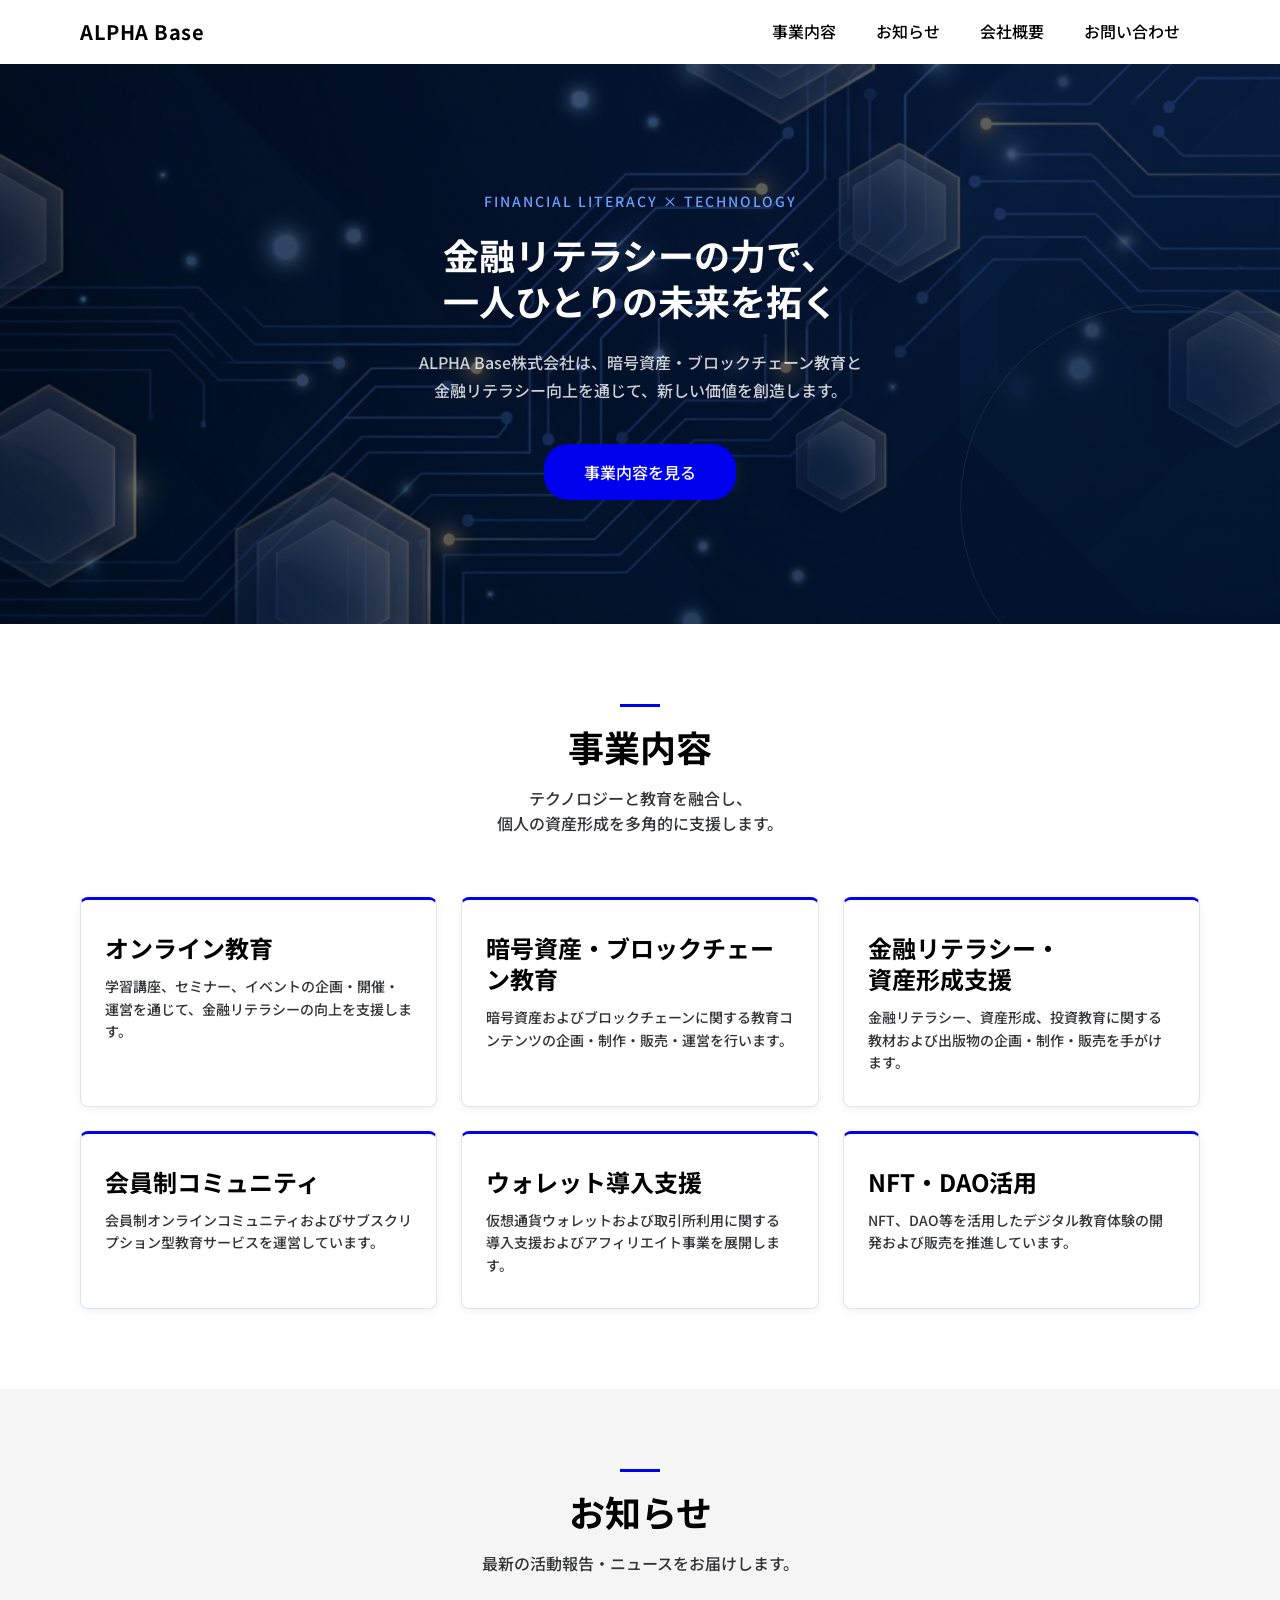
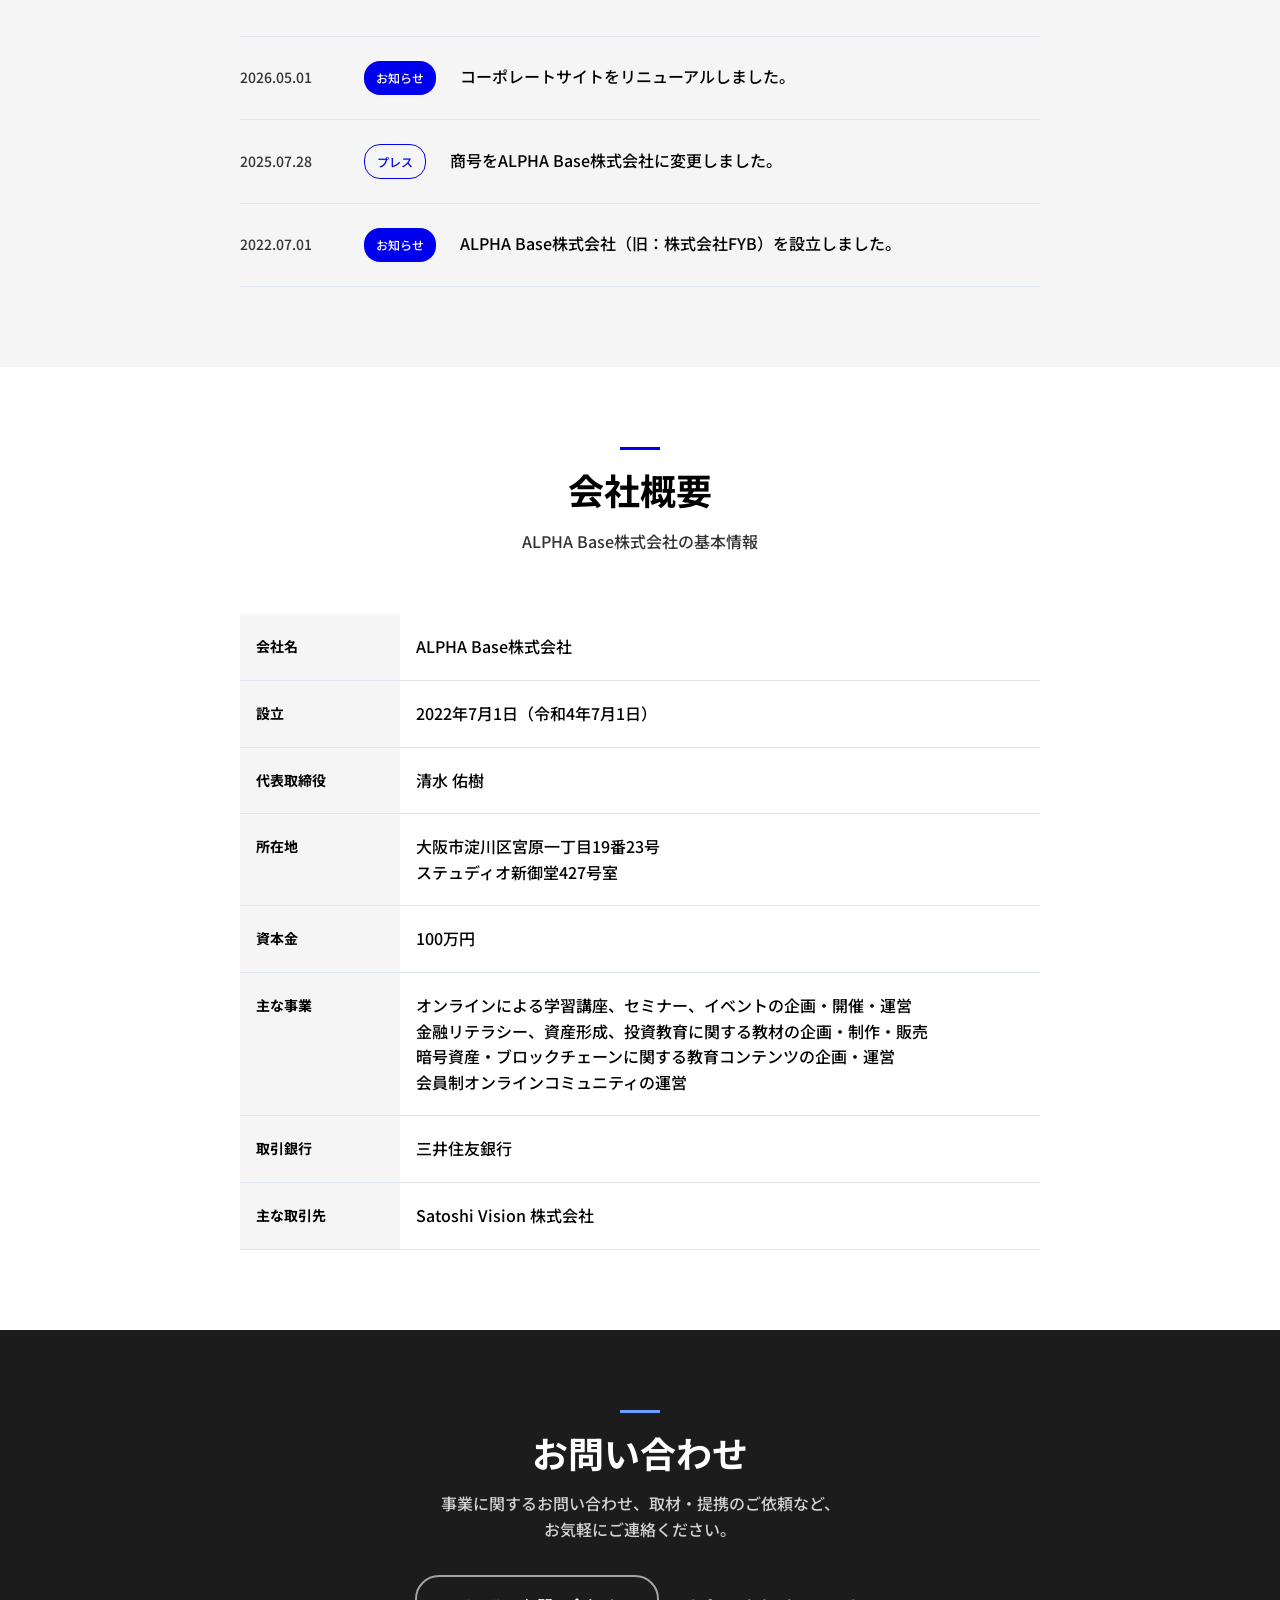
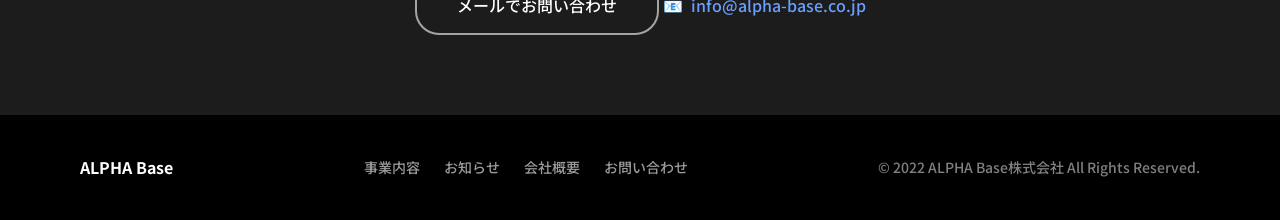
==== index.html @ 8b4a7cbf "ALPHA Base corporate site v1" ====
<!DOCTYPE html>
<html lang="ja">
<head>
  <meta charset="UTF-8">
  <meta name="viewport" content="width=device-width, initial-scale=1.0">
  <title>ALPHA Base株式会社 | 金融リテラシー教育で新しい価値を創造する</title>
  <meta name="description" content="ALPHA Base株式会社は、暗号資産・ブロックチェーン教育、金融リテラシー向上を通じて、個人の資産形成を支援する企業です。">
  <meta name="keywords" content="ALPHA Base, 金融リテラシー, 暗号資産, ブロックチェーン, 教育, 資産形成">
  <link rel="stylesheet" href="index.css">
  <!-- Favicon -->
  <link rel="icon" type="image/svg+xml" href="data:image/svg+xml,<svg xmlns='http://www.w3.org/2000/svg' viewBox='0 0 32 32'><rect width='32' height='32' rx='4' fill='%231C1C1C'/><text x='50%25' y='55%25' dominant-baseline='middle' text-anchor='middle' font-size='18' font-weight='700' fill='%230000EE'>A</text></svg>">
</head>
<body>

  <!-- ========== ヘッダー ========== -->
  <header class="site-header" id="site-header">
    <div class="container">
      <a href="#" class="site-logo" id="logo">ALPHA Base</a>
      <nav>
        <div class="nav-links" id="nav-links">
          <a href="#services" id="nav-services">事業内容</a>
          <a href="#news" id="nav-news">お知らせ</a>
          <a href="#company" id="nav-company">会社概要</a>
          <a href="#contact" id="nav-contact">お問い合わせ</a>
        </div>
      </nav>
      <button class="hamburger" id="hamburger" aria-label="メニューを開く" aria-expanded="false">
        <span></span>
        <span></span>
        <span></span>
      </button>
    </div>
  </header>

  <!-- ========== ヒーロー ========== -->
  <section class="hero" id="hero">
    <div class="hero-content">
      <span class="hero-tagline">Financial Literacy × Technology</span>
      <h1>金融リテラシーの力で、<br>一人ひとりの未来を拓く</h1>
      <p class="hero-subtitle">
        ALPHA Base株式会社は、暗号資産・ブロックチェーン教育と<br class="sp-hide">
        金融リテラシー向上を通じて、新しい価値を創造します。
      </p>
      <a href="#services" class="btn btn-primary" id="hero-cta">事業内容を見る</a>
    </div>
  </section>

  <!-- ========== 事業内容 ========== -->
  <section class="section" id="services">
    <div class="container">
      <div class="section-divider"></div>
      <h2 class="section-title">事業内容</h2>
      <p class="section-subtitle">テクノロジーと教育を融合し、<br class="sp-hide">個人の資産形成を多角的に支援します。</p>

      <div class="services-grid">
        <!-- サービス1 -->
        <div class="service-card fade-in-up" id="service-education">
          <h3>オンライン教育</h3>
          <p>学習講座、セミナー、イベントの企画・開催・運営を通じて、金融リテラシーの向上を支援します。</p>
        </div>

        <!-- サービス2 -->
        <div class="service-card fade-in-up stagger-1" id="service-crypto">
          <h3>暗号資産・ブロックチェーン教育</h3>
          <p>暗号資産およびブロックチェーンに関する教育コンテンツの企画・制作・販売・運営を行います。</p>
        </div>

        <!-- サービス3 -->
        <div class="service-card fade-in-up stagger-2" id="service-investment">
          <h3>金融リテラシー・<br>資産形成支援</h3>
          <p>金融リテラシー、資産形成、投資教育に関する教材および出版物の企画・制作・販売を手がけます。</p>
        </div>

        <!-- サービス4 -->
        <div class="service-card fade-in-up stagger-1" id="service-community">
          <h3>会員制コミュニティ</h3>
          <p>会員制オンラインコミュニティおよびサブスクリプション型教育サービスを運営しています。</p>
        </div>

        <!-- サービス5 -->
        <div class="service-card fade-in-up stagger-2" id="service-wallet">
          <h3>ウォレット導入支援</h3>
          <p>仮想通貨ウォレットおよび取引所利用に関する導入支援およびアフィリエイト事業を展開します。</p>
        </div>

        <!-- サービス6 -->
        <div class="service-card fade-in-up stagger-3" id="service-nft">
          <h3>NFT・DAO活用</h3>
          <p>NFT、DAO等を活用したデジタル教育体験の開発および販売を推進しています。</p>
        </div>
      </div>
    </div>
  </section>

  <!-- ========== お知らせ ========== -->
  <section class="section section-alt" id="news">
    <div class="container">
      <div class="section-divider"></div>
      <h2 class="section-title">お知らせ</h2>
      <p class="section-subtitle">最新の活動報告・ニュースをお届けします。</p>

      <div class="news-list">
        <div class="news-item fade-in-up" id="news-1">
          <span class="news-date">2026.05.01</span>
          <div class="news-meta">
            <span class="news-badge">お知らせ</span>
          </div>
          <span class="news-title">コーポレートサイトをリニューアルしました。</span>
        </div>

        <div class="news-item fade-in-up stagger-1" id="news-2">
          <span class="news-date">2025.07.28</span>
          <div class="news-meta">
            <span class="news-badge badge-outline">プレス</span>
          </div>
          <span class="news-title">商号をALPHA Base株式会社に変更しました。</span>
        </div>

        <div class="news-item fade-in-up stagger-2" id="news-3">
          <span class="news-date">2022.07.01</span>
          <div class="news-meta">
            <span class="news-badge">お知らせ</span>
          </div>
          <span class="news-title">ALPHA Base株式会社（旧：株式会社FYB）を設立しました。</span>
        </div>
      </div>
    </div>
  </section>

  <!-- ========== 会社概要 ========== -->
  <section class="section" id="company">
    <div class="container">
      <div class="section-divider"></div>
      <h2 class="section-title">会社概要</h2>
      <p class="section-subtitle">ALPHA Base株式会社の基本情報</p>

      <div class="company-info fade-in-up">
        <table class="company-table" id="company-table">
          <tbody>
            <tr>
              <th>会社名</th>
              <td>ALPHA Base株式会社</td>
            </tr>
            <tr>
              <th>設立</th>
              <td>2022年7月1日（令和4年7月1日）</td>
            </tr>
            <tr>
              <th>代表取締役</th>
              <td>清水 佑樹</td>
            </tr>
            <tr>
              <th>所在地</th>
              <td>大阪市淀川区宮原一丁目19番23号<br>ステュディオ新御堂427号室</td>
            </tr>
            <tr>
              <th>資本金</th>
              <td>100万円</td>
            </tr>
            <tr>
              <th>主な事業</th>
              <td>
                オンラインによる学習講座、セミナー、イベントの企画・開催・運営<br>
                金融リテラシー、資産形成、投資教育に関する教材の企画・制作・販売<br>
                暗号資産・ブロックチェーンに関する教育コンテンツの企画・運営<br>
                会員制オンラインコミュニティの運営
              </td>
            </tr>
            <tr>
              <th>取引銀行</th>
              <td>三井住友銀行</td>
            </tr>
            <tr>
              <th>主な取引先</th>
              <td>Satoshi Vision 株式会社</td>
            </tr>
          </tbody>
        </table>
      </div>
    </div>
  </section>

  <!-- ========== お問い合わせ ========== -->
  <section class="section section-dark" id="contact">
    <div class="container">
      <div class="section-divider"></div>
      <h2 class="section-title">お問い合わせ</h2>
      <div class="contact-content fade-in-up">
        <p>
          事業に関するお問い合わせ、取材・提携のご依頼など、<br class="sp-hide">
          お気軽にご連絡ください。
        </p>
        <a href="mailto:info@alpha-base.co.jp" class="btn btn-ghost" id="contact-cta">
          メールでお問い合わせ
        </a>
        <div class="contact-email mt-16">
          📧 <a href="mailto:info@alpha-base.co.jp">info@alpha-base.co.jp</a>
        </div>
      </div>
    </div>
  </section>

  <!-- ========== フッター ========== -->
  <footer class="site-footer" id="footer">
    <div class="container">
      <div class="footer-content">
        <span class="footer-logo">ALPHA Base</span>
        <div class="footer-links">
          <a href="#services">事業内容</a>
          <a href="#news">お知らせ</a>
          <a href="#company">会社概要</a>
          <a href="#contact">お問い合わせ</a>
        </div>
        <span class="footer-copy">&copy; 2022 ALPHA Base株式会社 All Rights Reserved.</span>
      </div>
    </div>
  </footer>

  <!-- ========== JavaScript ========== -->
  <script>
    // ヘッダースクロール時のシャドウ
    const header = document.getElementById('site-header');
    window.addEventListener('scroll', () => {
      if (window.scrollY > 10) {
        header.classList.add('scrolled');
      } else {
        header.classList.remove('scrolled');
      }
    });

    // ハンバーガーメニュー
    const hamburger = document.getElementById('hamburger');
    const navLinks = document.getElementById('nav-links');

    hamburger.addEventListener('click', () => {
      const isOpen = hamburger.classList.toggle('open');
      navLinks.classList.toggle('open');
      hamburger.setAttribute('aria-expanded', isOpen);
    });

    // ナビリンククリックでメニューを閉じる
    navLinks.querySelectorAll('a').forEach(link => {
      link.addEventListener('click', () => {
        hamburger.classList.remove('open');
        navLinks.classList.remove('open');
        hamburger.setAttribute('aria-expanded', 'false');
      });
    });

    // スムーズスクロール（ヘッダー高さ分オフセット）
    document.querySelectorAll('a[href^="#"]').forEach(anchor => {
      anchor.addEventListener('click', function (e) {
        e.preventDefault();
        const target = document.querySelector(this.getAttribute('href'));
        if (target) {
          const offset = 64; // ヘッダー高さ
          const top = target.getBoundingClientRect().top + window.scrollY - offset;
          window.scrollTo({ top, behavior: 'smooth' });
        }
      });
    });

    // スクロールアニメーション（Intersection Observer）
    const observerOptions = {
      root: null,
      rootMargin: '0px 0px -60px 0px',
      threshold: 0.1
    };

    const observer = new IntersectionObserver((entries) => {
      entries.forEach(entry => {
        if (entry.isIntersecting) {
          entry.target.classList.add('visible');
          observer.unobserve(entry.target);
        }
      });
    }, observerOptions);

    document.querySelectorAll('.fade-in-up').forEach(el => {
      observer.observe(el);
    });

    // アクティブナビゲーションのハイライト
    const sections = document.querySelectorAll('section[id]');
    const navItems = document.querySelectorAll('.nav-links a');

    window.addEventListener('scroll', () => {
      let current = '';
      sections.forEach(section => {
        const sectionTop = section.offsetTop - 100;
        if (window.scrollY >= sectionTop) {
          current = section.getAttribute('id');
        }
      });

      navItems.forEach(item => {
        item.classList.remove('active');
        if (item.getAttribute('href') === '#' + current) {
          item.classList.add('active');
        }
      });
    });
  </script>

</body>
</html>
---- index.css ----
/* ============================================================
   ALPHA Base株式会社 コーポレートサイト
   Design System: Biznew DESIGN.md 準拠
   ============================================================ */

/* --- Google Fonts --- */
@import url('https://fonts.googleapis.com/css2?family=Noto+Sans+JP:wght@400;500;700&display=swap');

/* --- CSS Custom Properties (DESIGN.md Token) --- */
:root {
  /* Primary */
  --color-primary: #0000EE;
  --color-primary-hover: #0000CC;
  --color-primary-active: #0000AA;
  --color-navy: #002129;

  /* Neutral */
  --color-black: #000000;
  --color-white: #FFFFFF;
  --color-dark-gray: #323335;
  --color-medium-gray: #4E5056;
  --color-light-gray: #545454;

  /* Surface & Borders */
  --color-off-white: #E6E7F0;
  --color-border: #DEE4EC;
  --color-near-black: #1C1C1C;
  --color-section-alt: #F5F5F5;

  /* Typography */
  --font-primary: 'Noto Sans JP', -apple-system, BlinkMacSystemFont, "Segoe UI", sans-serif;
  --font-secondary: Arial, sans-serif;

  /* Shadows */
  --shadow-l1: 0px 2px 8px rgba(0, 0, 0, 0.06);
  --shadow-l2: 0px 4px 12px rgba(0, 0, 0, 0.10);
  --shadow-l3: 0px 10px 40px rgba(0, 0, 0, 0.16);
  --shadow-focus: 0px 0px 0px 3px rgba(0, 0, 232, 0.30);

  /* Layout */
  --container-max: 1200px;
  --gutter-desktop: 40px;
  --gutter-tablet: 20px;
  --gutter-mobile: 16px;
}

/* --- Reset & Base --- */
*, *::before, *::after {
  margin: 0;
  padding: 0;
  box-sizing: border-box;
}

html {
  scroll-behavior: smooth;
  -webkit-font-smoothing: antialiased;
  -moz-osx-font-smoothing: grayscale;
}

body {
  font-family: var(--font-primary);
  font-size: 16px;
  font-weight: 500;
  line-height: 25.6px;
  color: var(--color-black);
  background-color: var(--color-white);
}

a {
  color: var(--color-primary);
  text-decoration: none;
  transition: color 0.2s ease;
}

a:hover {
  color: var(--color-primary-hover);
}

a:focus-visible {
  outline: none;
  box-shadow: var(--shadow-focus);
  border-radius: 4px;
}

img {
  max-width: 100%;
  height: auto;
  display: block;
}

ul, ol {
  list-style: none;
}

/* --- Container --- */
.container {
  max-width: var(--container-max);
  margin: 0 auto;
  padding: 0 var(--gutter-desktop);
}

/* --- Header / Navigation --- */
.site-header {
  position: fixed;
  top: 0;
  left: 0;
  width: 100%;
  height: 64px;
  background: var(--color-white);
  z-index: 1000;
  transition: box-shadow 0.3s ease, background 0.3s ease;
}

.site-header.scrolled {
  box-shadow: var(--shadow-l1);
}

.site-header .container {
  display: flex;
  align-items: center;
  justify-content: space-between;
  height: 100%;
}

.site-logo {
  font-size: 20px;
  font-weight: 700;
  color: var(--color-black);
  letter-spacing: 0.5px;
  text-decoration: none;
  white-space: nowrap;
}

.site-logo:hover {
  color: var(--color-black);
}

.nav-links {
  display: flex;
  align-items: center;
  gap: 0;
}

.nav-links a {
  padding: 20px 20px;
  color: var(--color-black);
  font-size: 16px;
  font-weight: 500;
  line-height: 40px;
  border-bottom: 3px solid transparent;
  text-decoration: none;
  transition: color 0.2s ease, border-color 0.2s ease;
}

.nav-links a:hover,
.nav-links a.active {
  color: var(--color-primary);
  border-bottom-color: var(--color-primary);
}

/* ハンバーガーメニュー */
.hamburger {
  display: none;
  flex-direction: column;
  gap: 5px;
  cursor: pointer;
  padding: 8px;
  background: none;
  border: none;
  z-index: 1001;
}

.hamburger span {
  display: block;
  width: 24px;
  height: 2px;
  background: var(--color-black);
  transition: transform 0.3s ease, opacity 0.3s ease;
}

.hamburger.open span:nth-child(1) {
  transform: translateY(7px) rotate(45deg);
}

.hamburger.open span:nth-child(2) {
  opacity: 0;
}

.hamburger.open span:nth-child(3) {
  transform: translateY(-7px) rotate(-45deg);
}

/* --- Hero Section --- */
.hero {
  margin-top: 64px;
  min-height: 560px;
  background: var(--color-near-black);
  background-image: url('hero-bg.png');
  background-size: cover;
  background-position: center;
  background-repeat: no-repeat;
  display: flex;
  align-items: center;
  justify-content: center;
  text-align: center;
  padding: 80px var(--gutter-desktop);
  position: relative;
  overflow: hidden;
}

.hero::before {
  content: '';
  position: absolute;
  top: 0;
  left: 0;
  width: 100%;
  height: 100%;
  background: linear-gradient(135deg, rgba(0, 2, 20, 0.55) 0%, rgba(0, 15, 40, 0.7) 100%);
  z-index: 1;
}

/* ヒーローの装飾要素 */
.hero::after {
  content: '';
  position: absolute;
  bottom: -80px;
  right: -80px;
  width: 400px;
  height: 400px;
  border: 1px solid rgba(255, 255, 255, 0.08);
  border-radius: 50%;
  z-index: 1;
}

.hero-content {
  position: relative;
  z-index: 2;
  max-width: 800px;
}

.hero h1 {
  font-size: 36px;
  font-weight: 700;
  line-height: 46.8px;
  color: var(--color-white);
  margin-bottom: 24px;
}

.hero .hero-subtitle {
  font-size: 16px;
  font-weight: 500;
  line-height: 28px;
  color: rgba(255, 255, 255, 0.8);
  margin-bottom: 40px;
}

.hero .hero-tagline {
  display: inline-block;
  font-size: 14px;
  font-weight: 500;
  color: #6B9FFF;
  letter-spacing: 2px;
  text-transform: uppercase;
  margin-bottom: 16px;
}

/* --- Buttons --- */
.btn {
  display: inline-flex;
  align-items: center;
  justify-content: center;
  padding: 16px 40px;
  border-radius: 24px;
  font-size: 16px;
  font-weight: 500;
  font-family: var(--font-primary);
  line-height: 24px;
  cursor: pointer;
  text-decoration: none;
  transition: background 0.2s ease, color 0.2s ease, border-color 0.2s ease, transform 0.15s ease;
  min-height: 44px;
}

.btn:focus-visible {
  outline: none;
  box-shadow: var(--shadow-focus);
}

.btn-primary {
  background: var(--color-primary);
  color: var(--color-white);
  border: none;
}

.btn-primary:hover {
  background: var(--color-primary-hover);
  color: var(--color-white);
  transform: translateY(-1px);
}

.btn-primary:active {
  background: var(--color-primary-active);
  color: var(--color-white);
  transform: translateY(0);
}

.btn-secondary {
  background: var(--color-white);
  color: var(--color-black);
  border: 2px solid var(--color-black);
}

.btn-secondary:hover {
  background: var(--color-section-alt);
  color: var(--color-black);
  border-color: var(--color-dark-gray);
}

.btn-ghost {
  background: transparent;
  color: var(--color-white);
  border: 2px solid rgba(255, 255, 255, 0.6);
}

.btn-ghost:hover {
  background: var(--color-white);
  color: var(--color-near-black);
  border-color: var(--color-white);
}

/* --- Section Common --- */
.section {
  padding: 80px 0;
}

.section-alt {
  background: var(--color-section-alt);
}

.section-dark {
  background: var(--color-near-black);
  color: var(--color-white);
}

.section-title {
  font-size: 36px;
  font-weight: 700;
  line-height: 46.8px;
  color: var(--color-black);
  text-align: center;
  margin-bottom: 16px;
}

.section-dark .section-title {
  color: var(--color-white);
}

.section-subtitle {
  font-size: 16px;
  font-weight: 500;
  line-height: 25.6px;
  color: var(--color-dark-gray);
  text-align: center;
  margin-bottom: 60px;
}

.section-dark .section-subtitle {
  color: rgba(255, 255, 255, 0.7);
}

/* セクションの区切り装飾 */
.section-divider {
  width: 40px;
  height: 3px;
  background: var(--color-primary);
  margin: 0 auto 16px;
}

.section-dark .section-divider {
  background: #6B9FFF;
}

/* --- 事業内容セクション --- */
.services-grid {
  display: grid;
  grid-template-columns: repeat(3, 1fr);
  gap: 24px;
}

.service-card {
  background: var(--color-white);
  border: 1px solid var(--color-border);
  border-top: 3px solid var(--color-primary);
  border-radius: 8px;
  padding: 32px 24px;
  box-shadow: var(--shadow-l1);
  transition: transform 0.3s ease, box-shadow 0.3s ease, border-color 0.3s ease;
}

.service-card:hover {
  transform: translateY(-4px);
  box-shadow: var(--shadow-l2);
}

.service-card h3 {
  font-size: 24px;
  font-weight: 700;
  line-height: 31.2px;
  color: var(--color-black);
  margin-bottom: 12px;
}

.service-card p {
  font-size: 14px;
  font-weight: 500;
  line-height: 22.4px;
  color: var(--color-dark-gray);
}

/* --- ニュースセクション --- */
.news-list {
  max-width: 800px;
  margin: 0 auto;
}

.news-item {
  display: flex;
  align-items: baseline;
  gap: 24px;
  padding: 24px 0;
  border-bottom: 1px solid var(--color-border);
  transition: background 0.2s ease;
}

.news-item:first-child {
  border-top: 1px solid var(--color-border);
}

.news-item:hover {
  background: var(--color-section-alt);
  padding-left: 16px;
  padding-right: 16px;
  margin-left: -16px;
  margin-right: -16px;
  border-radius: 4px;
}

.news-date {
  font-size: 14px;
  font-weight: 500;
  color: var(--color-dark-gray);
  white-space: nowrap;
  min-width: 100px;
}

.news-badge {
  display: inline-block;
  background: var(--color-primary);
  color: var(--color-white);
  padding: 4px 12px;
  border-radius: 16px;
  font-size: 12px;
  font-weight: 500;
  white-space: nowrap;
}

.news-badge.badge-outline {
  background: transparent;
  color: var(--color-primary);
  border: 1px solid var(--color-primary);
}

.news-title {
  font-size: 16px;
  font-weight: 500;
  color: var(--color-black);
  line-height: 25.6px;
}

/* --- 会社概要セクション --- */
.company-info {
  max-width: 800px;
  margin: 0 auto;
}

.company-table {
  width: 100%;
  border-collapse: collapse;
}

.company-table tr {
  border-bottom: 1px solid var(--color-border);
}

.company-table th,
.company-table td {
  padding: 20px 16px;
  text-align: left;
  vertical-align: top;
}

.company-table th {
  font-size: 14px;
  font-weight: 700;
  color: var(--color-black);
  width: 160px;
  white-space: nowrap;
  background: var(--color-section-alt);
}

.company-table td {
  font-size: 16px;
  font-weight: 500;
  color: var(--color-black);
  line-height: 25.6px;
}

/* --- お問い合わせセクション --- */
.contact-content {
  text-align: center;
  max-width: 600px;
  margin: 0 auto;
}

.contact-content p {
  font-size: 16px;
  font-weight: 500;
  line-height: 25.6px;
  color: rgba(255, 255, 255, 0.8);
  margin-bottom: 32px;
}

.contact-email {
  display: inline-flex;
  align-items: center;
  gap: 8px;
  font-size: 16px;
  font-weight: 500;
  color: var(--color-white);
  margin-top: 16px;
}

.contact-email a {
  color: #6B9FFF;
}

.contact-email a:hover {
  color: var(--color-white);
}

/* --- Footer --- */
.site-footer {
  background: var(--color-black);
  color: rgba(255, 255, 255, 0.6);
  padding: 40px 0;
}

.footer-content {
  display: flex;
  align-items: center;
  justify-content: space-between;
}

.footer-logo {
  font-size: 16px;
  font-weight: 700;
  color: var(--color-white);
}

.footer-copy {
  font-size: 14px;
  font-weight: 500;
  color: rgba(255, 255, 255, 0.5);
}

.footer-links {
  display: flex;
  gap: 24px;
}

.footer-links a {
  font-size: 14px;
  font-weight: 500;
  color: rgba(255, 255, 255, 0.6);
  text-decoration: none;
  transition: color 0.2s ease;
}

.footer-links a:hover {
  color: var(--color-white);
}

/* --- アニメーション --- */
@keyframes fadeInUp {
  from {
    opacity: 0;
    transform: translateY(24px);
  }
  to {
    opacity: 1;
    transform: translateY(0);
  }
}

@keyframes fadeIn {
  from { opacity: 0; }
  to { opacity: 1; }
}

.fade-in-up {
  opacity: 0;
  transform: translateY(24px);
  transition: opacity 0.6s ease, transform 0.6s ease;
}

.fade-in-up.visible {
  opacity: 1;
  transform: translateY(0);
}

.stagger-1 { transition-delay: 0.1s; }
.stagger-2 { transition-delay: 0.2s; }
.stagger-3 { transition-delay: 0.3s; }
.stagger-4 { transition-delay: 0.4s; }

/* ヒーローのアニメーション */
.hero-content {
  animation: fadeInUp 0.8s ease forwards;
}

.hero-tagline {
  animation: fadeIn 0.6s ease 0.2s both;
}

/* --- レスポンシブ --- */

/* タブレット */
@media (max-width: 1024px) {
  .services-grid {
    grid-template-columns: repeat(2, 1fr);
  }

  .section {
    padding: 60px 0;
  }

  .container {
    padding: 0 var(--gutter-tablet);
  }

  .hero {
    min-height: 480px;
    padding: 60px var(--gutter-tablet);
  }
}

/* モバイル */
@media (max-width: 768px) {
  .nav-links {
    display: none;
    position: fixed;
    top: 64px;
    left: 0;
    width: 100%;
    background: var(--color-white);
    flex-direction: column;
    padding: 16px 0;
    box-shadow: var(--shadow-l2);
  }

  .nav-links.open {
    display: flex;
  }

  .nav-links a {
    padding: 12px var(--gutter-mobile);
    width: 100%;
    line-height: 24px;
    border-bottom: none;
  }

  .hamburger {
    display: flex;
  }

  .hero {
    min-height: 400px;
    padding: 40px var(--gutter-mobile);
  }

  .hero h1 {
    font-size: 24px;
    line-height: 36px;
  }

  .hero .hero-subtitle {
    font-size: 14px;
    line-height: 24px;
  }

  .section {
    padding: 40px 0;
  }

  .section-title {
    font-size: 24px;
    line-height: 36px;
  }

  .section-subtitle {
    margin-bottom: 32px;
  }

  .container {
    padding: 0 var(--gutter-mobile);
  }

  .services-grid {
    grid-template-columns: 1fr;
    gap: 16px;
  }

  .service-card {
    padding: 24px 20px;
  }

  .service-card h3 {
    font-size: 20px;
    line-height: 28px;
  }

  .news-item {
    flex-direction: column;
    gap: 8px;
  }

  .news-meta {
    display: flex;
    align-items: center;
    gap: 12px;
  }

  .company-table th {
    width: 120px;
    font-size: 13px;
  }

  .company-table td {
    font-size: 14px;
  }

  .footer-content {
    flex-direction: column;
    gap: 16px;
    text-align: center;
  }

  .footer-links {
    flex-direction: column;
    gap: 12px;
    align-items: center;
  }

  .btn {
    padding: 14px 32px;
    width: 100%;
    justify-content: center;
  }
}

/* スモールモバイル */
@media (max-width: 480px) {
  .hero h1 {
    font-size: 22px;
    line-height: 32px;
  }

  .company-table th,
  .company-table td {
    display: block;
    width: 100%;
    padding: 12px 16px;
  }

  .company-table th {
    padding-bottom: 4px;
    border-bottom: none;
  }

  .company-table td {
    padding-top: 0;
  }
}

/* --- ユーティリティ --- */
.text-center { text-align: center; }
.mb-8 { margin-bottom: 8px; }
.mb-16 { margin-bottom: 16px; }
.mb-24 { margin-bottom: 24px; }
.mb-32 { margin-bottom: 32px; }
.mb-40 { margin-bottom: 40px; }
.mt-16 { margin-top: 16px; }
.mt-32 { margin-top: 32px; }
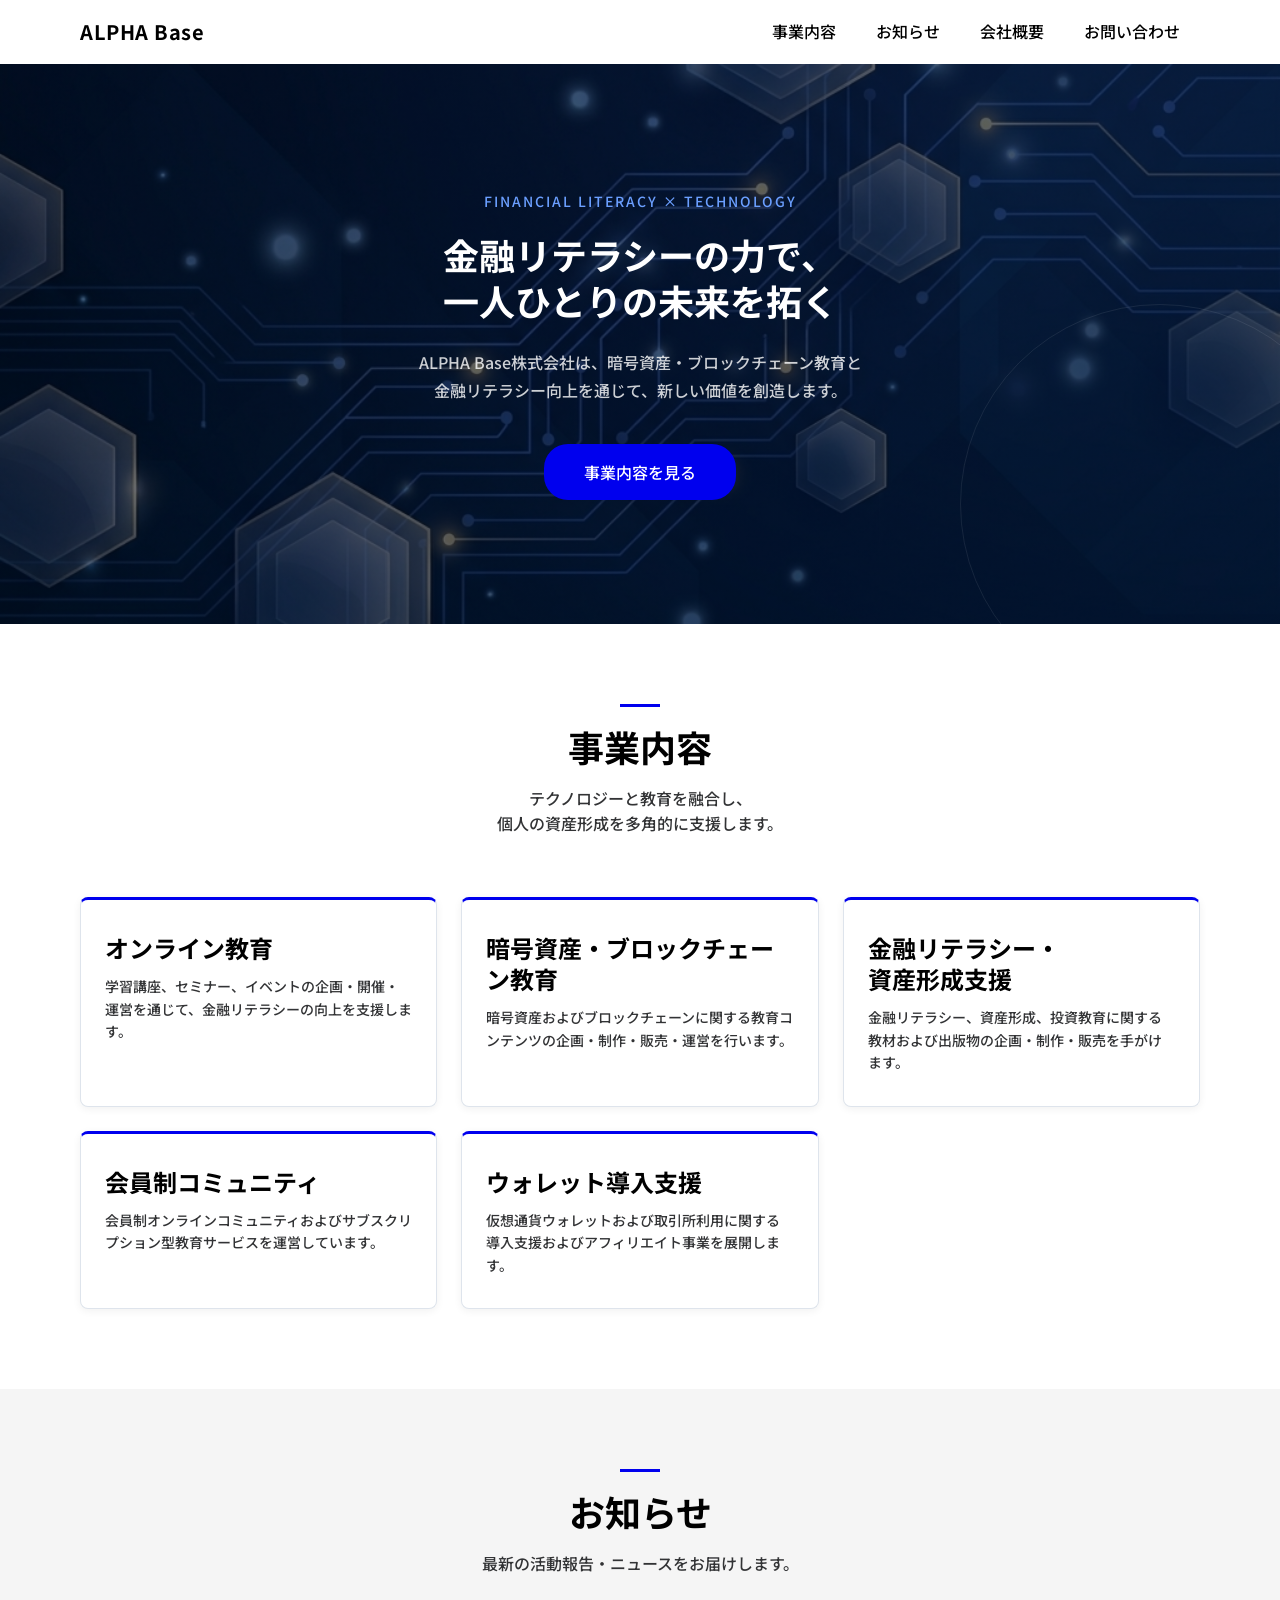
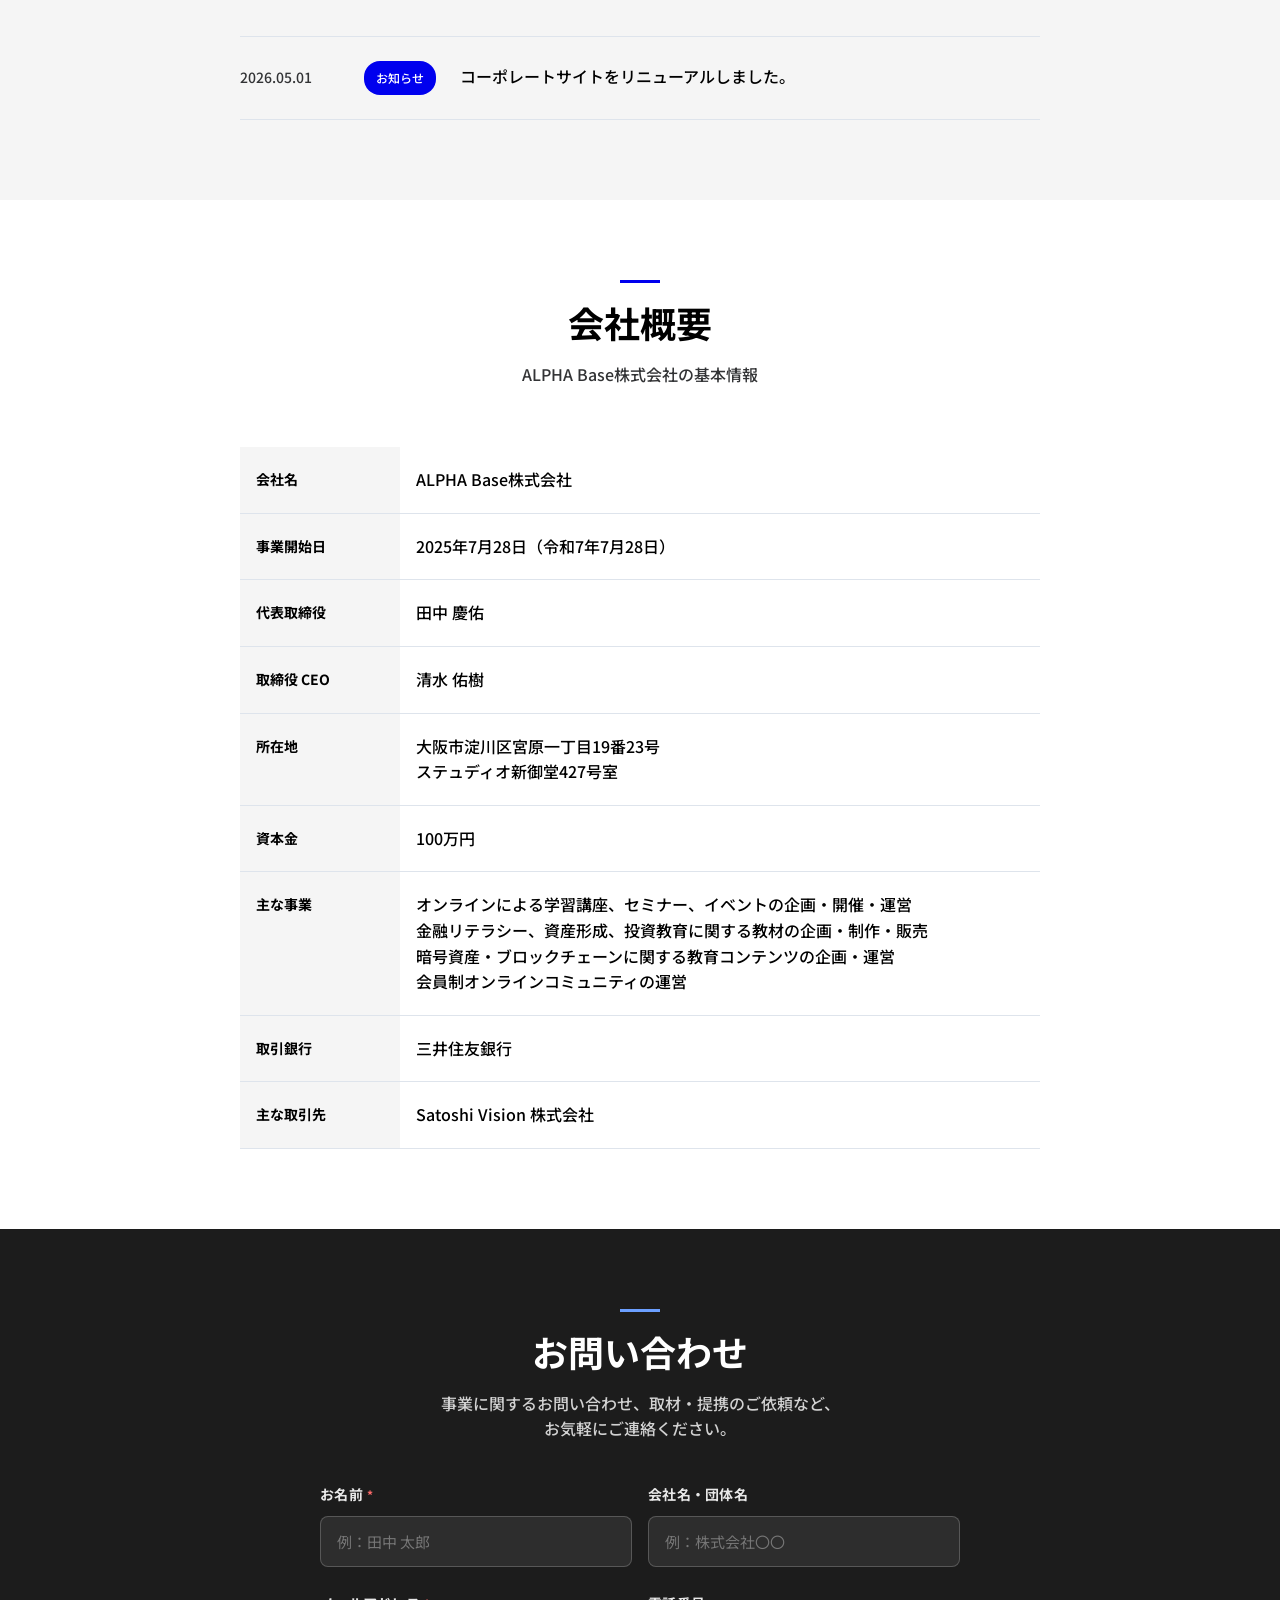
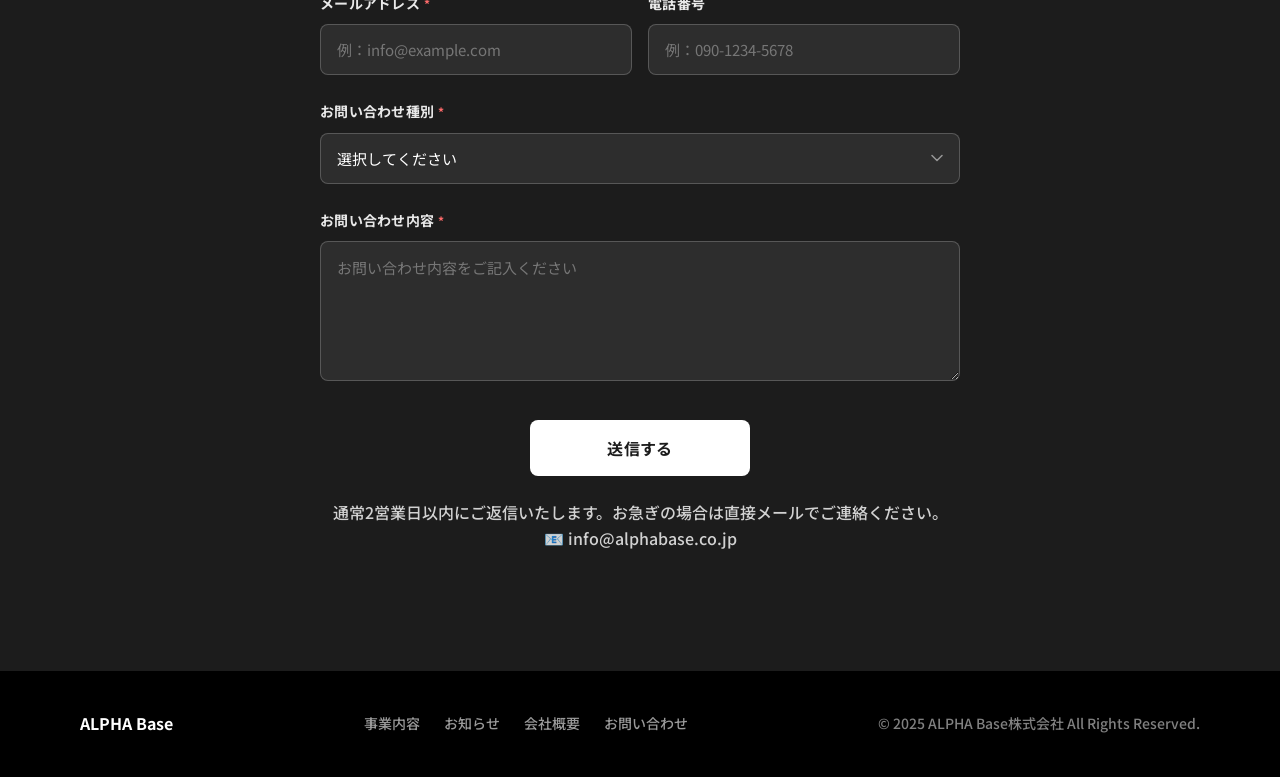
==== commit 94d73e96: "SEO: カスタムドメイン(www.alphabase.co.jp)に全URL更新 - canonical, OGP, Twitter Card, 構造化データ, sitemap, robots.tx" ====
--- a/index.html
+++ b/index.html
@@ -6,9 +6,1019 @@
   <title>ALPHA Base株式会社 | 金融リテラシー教育で新しい価値を創造する</title>
   <meta name="description" content="ALPHA Base株式会社は、暗号資産・ブロックチェーン教育、金融リテラシー向上を通じて、個人の資産形成を支援する企業です。">
   <meta name="keywords" content="ALPHA Base, 金融リテラシー, 暗号資産, ブロックチェーン, 教育, 資産形成">
-  <link rel="stylesheet" href="index.css">
+  <style>
+/* ============================================================
+   ALPHA Base株式会社 コーポレートサイト
+   Design System: Biznew DESIGN.md 準拠
+   ============================================================ */
+
+/* --- Google Fonts --- */
+@import url('https://fonts.googleapis.com/css2?family=Noto+Sans+JP:wght@400;500;700&display=swap');
+
+/* --- CSS Custom Properties (DESIGN.md Token) --- */
+:root {
+  /* Primary */
+  --color-primary: #0000EE;
+  --color-primary-hover: #0000CC;
+  --color-primary-active: #0000AA;
+  --color-navy: #002129;
+
+  /* Neutral */
+  --color-black: #000000;
+  --color-white: #FFFFFF;
+  --color-dark-gray: #323335;
+  --color-medium-gray: #4E5056;
+  --color-light-gray: #545454;
+
+  /* Surface & Borders */
+  --color-off-white: #E6E7F0;
+  --color-border: #DEE4EC;
+  --color-near-black: #1C1C1C;
+  --color-section-alt: #F5F5F5;
+
+  /* Typography */
+  --font-primary: 'Noto Sans JP', -apple-system, BlinkMacSystemFont, "Segoe UI", sans-serif;
+  --font-secondary: Arial, sans-serif;
+
+  /* Shadows */
+  --shadow-l1: 0px 2px 8px rgba(0, 0, 0, 0.06);
+  --shadow-l2: 0px 4px 12px rgba(0, 0, 0, 0.10);
+  --shadow-l3: 0px 10px 40px rgba(0, 0, 0, 0.16);
+  --shadow-focus: 0px 0px 0px 3px rgba(0, 0, 232, 0.30);
+
+  /* Layout */
+  --container-max: 1200px;
+  --gutter-desktop: 40px;
+  --gutter-tablet: 20px;
+  --gutter-mobile: 16px;
+}
+
+/* --- Reset & Base --- */
+*, *::before, *::after {
+  margin: 0;
+  padding: 0;
+  box-sizing: border-box;
+}
+
+html {
+  scroll-behavior: smooth;
+  -webkit-font-smoothing: antialiased;
+  -moz-osx-font-smoothing: grayscale;
+}
+
+body {
+  font-family: var(--font-primary);
+  font-size: 16px;
+  font-weight: 500;
+  line-height: 25.6px;
+  color: var(--color-black);
+  background-color: var(--color-white);
+}
+
+a {
+  color: var(--color-primary);
+  text-decoration: none;
+  transition: color 0.2s ease;
+}
+
+a:hover {
+  color: var(--color-primary-hover);
+}
+
+a:focus-visible {
+  outline: none;
+  box-shadow: var(--shadow-focus);
+  border-radius: 4px;
+}
+
+img {
+  max-width: 100%;
+  height: auto;
+  display: block;
+}
+
+ul, ol {
+  list-style: none;
+}
+
+/* --- Container --- */
+.container {
+  max-width: var(--container-max);
+  margin: 0 auto;
+  padding: 0 var(--gutter-desktop);
+}
+
+/* --- Header / Navigation --- */
+.site-header {
+  position: fixed;
+  top: 0;
+  left: 0;
+  width: 100%;
+  height: 64px;
+  background: var(--color-white);
+  z-index: 1000;
+  transition: box-shadow 0.3s ease, background 0.3s ease;
+}
+
+.site-header.scrolled {
+  box-shadow: var(--shadow-l1);
+}
+
+.site-header .container {
+  display: flex;
+  align-items: center;
+  justify-content: space-between;
+  height: 100%;
+}
+
+.site-logo {
+  font-size: 20px;
+  font-weight: 700;
+  color: var(--color-black);
+  letter-spacing: 0.5px;
+  text-decoration: none;
+  white-space: nowrap;
+}
+
+.site-logo:hover {
+  color: var(--color-black);
+}
+
+.nav-links {
+  display: flex;
+  align-items: center;
+  gap: 0;
+}
+
+.nav-links a {
+  padding: 20px 20px;
+  color: var(--color-black);
+  font-size: 16px;
+  font-weight: 500;
+  line-height: 40px;
+  border-bottom: 3px solid transparent;
+  text-decoration: none;
+  transition: color 0.2s ease, border-color 0.2s ease;
+}
+
+.nav-links a:hover,
+.nav-links a.active {
+  color: var(--color-primary);
+  border-bottom-color: var(--color-primary);
+}
+
+/* ハンバーガーメニュー */
+.hamburger {
+  display: none;
+  flex-direction: column;
+  gap: 5px;
+  cursor: pointer;
+  padding: 8px;
+  background: none;
+  border: none;
+  z-index: 1001;
+}
+
+.hamburger span {
+  display: block;
+  width: 24px;
+  height: 2px;
+  background: var(--color-black);
+  transition: transform 0.3s ease, opacity 0.3s ease;
+}
+
+.hamburger.open span:nth-child(1) {
+  transform: translateY(7px) rotate(45deg);
+}
+
+.hamburger.open span:nth-child(2) {
+  opacity: 0;
+}
+
+.hamburger.open span:nth-child(3) {
+  transform: translateY(-7px) rotate(-45deg);
+}
+
+/* --- Hero Section --- */
+.hero {
+  margin-top: 64px;
+  min-height: 560px;
+  background: var(--color-near-black);
+  background-image: url('[data-uri]